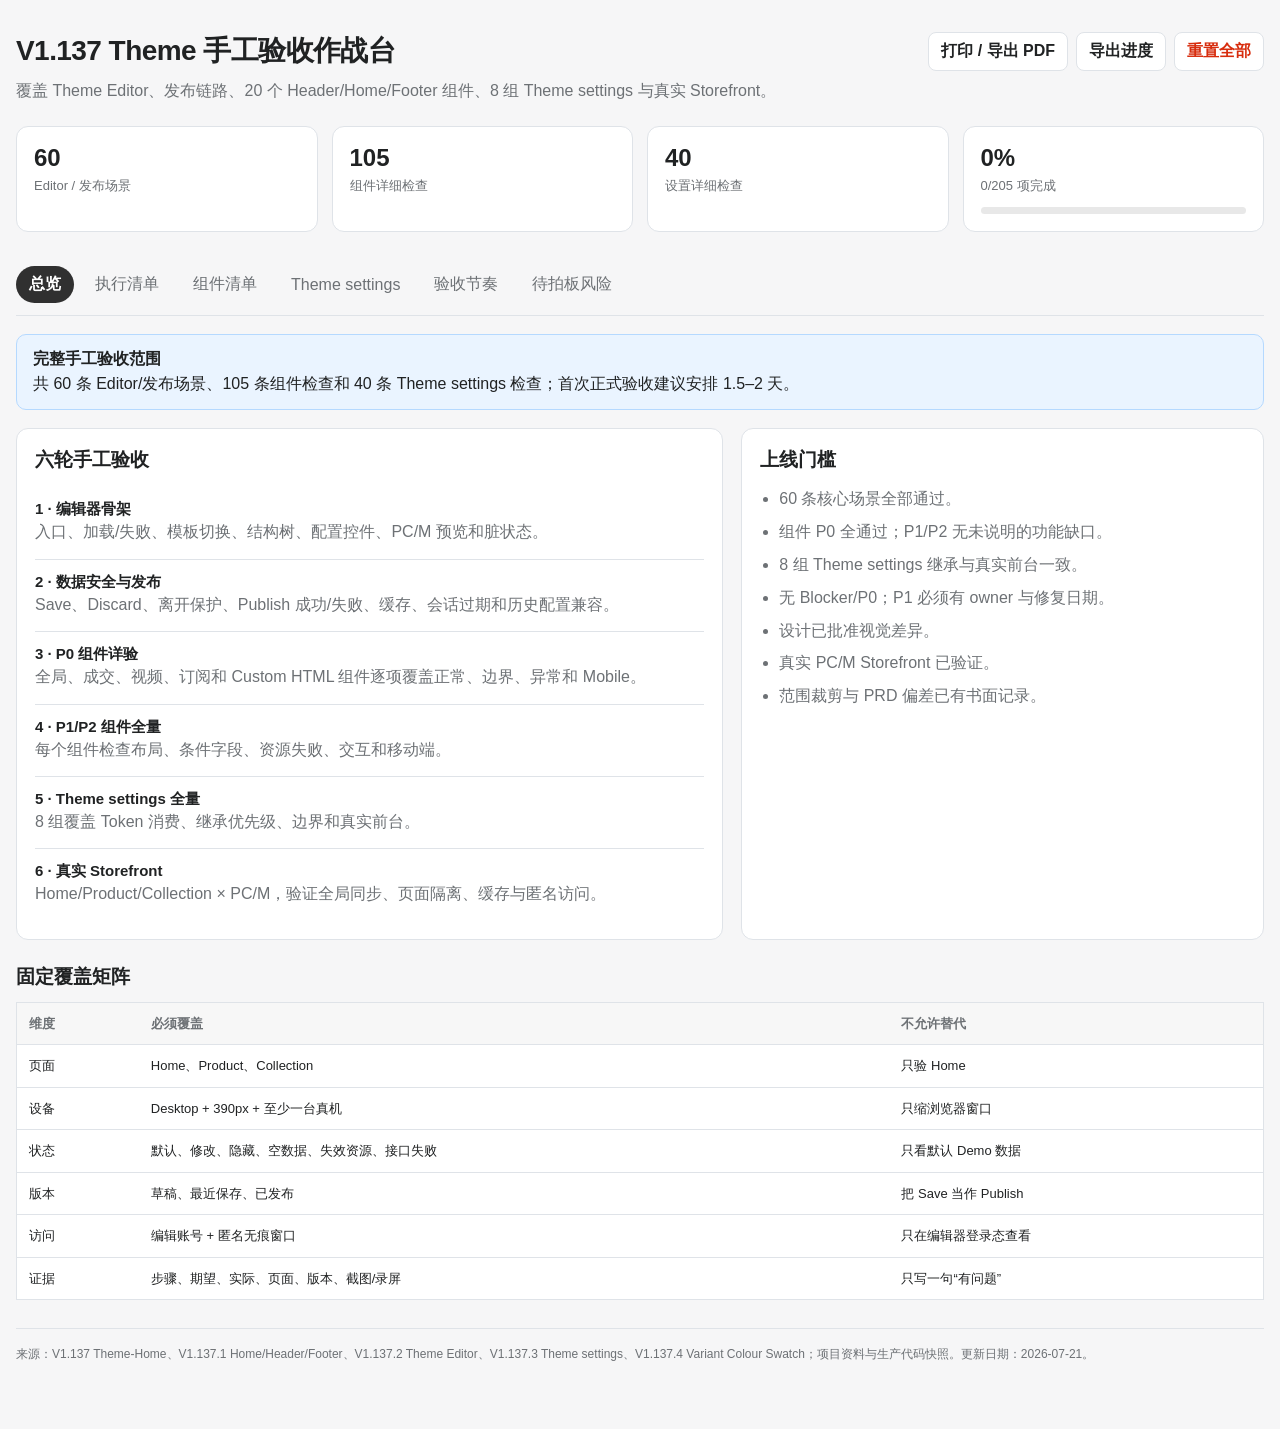
==== theme-acceptance-runbook.html @ 0dfb4565 "feat(checkout): refine post-purchase offer controls Add shared Upsell/Downsell enablement, variant-l" ====
<!doctype html>
<html lang="zh-CN">
<head>
  <meta charset="utf-8">
  <meta name="viewport" content="width=device-width, initial-scale=1">
  <title>V1.137 Theme 手工验收作战台</title>
  <style>
    :root {
      color-scheme: light;
      --bg: #f6f6f7;
      --surface: #fff;
      --text: #202223;
      --muted: #6d7175;
      --border: #dfe3e8;
      --primary: #303030;
      --primary-soft: #f1f1f1;
      --blue: #005bd3;
      --blue-soft: #eaf4ff;
      --green: #008060;
      --green-soft: #e3f5ee;
      --orange: #b98900;
      --orange-soft: #fff5d9;
      --red: #d72c0d;
      --red-soft: #fff0ee;
      font-family: Inter, -apple-system, BlinkMacSystemFont, "Segoe UI", "PingFang SC", sans-serif;
    }
    * { box-sizing: border-box; }
    body { margin: 0; background: var(--bg); color: var(--text); }
    button { font: inherit; }
    .shell { width: min(1460px, calc(100% - 32px)); margin: 0 auto; padding: 32px 0 64px; }
    .top { display: flex; align-items: flex-start; gap: 20px; }
    .top-copy { flex: 1; }
    h1 { margin: 0 0 8px; font-size: 28px; letter-spacing: -.02em; }
    h2 { margin: 0 0 14px; font-size: 19px; }
    h3 { margin: 0; font-size: 15px; }
    p { margin: 0; line-height: 1.65; }
    .muted { color: var(--muted); }
    .actions { display: flex; gap: 8px; flex-wrap: wrap; }
    .button {
      border: 1px solid var(--border); background: var(--surface); color: var(--text);
      border-radius: 8px; padding: 8px 12px; cursor: pointer; font-weight: 600;
    }
    .button:hover { background: var(--primary-soft); }
    .button.danger { color: var(--red); }
    .stats { display: grid; grid-template-columns: repeat(4, 1fr); gap: 14px; margin: 22px 0; }
    .stat { background: var(--surface); border: 1px solid var(--border); border-radius: 12px; padding: 17px; }
    .stat strong { display: block; font-size: 24px; margin-bottom: 4px; }
    .stat span { color: var(--muted); font-size: 13px; }
    .progress { height: 7px; background: #e8e8e8; border-radius: 99px; overflow: hidden; margin-top: 12px; }
    .progress > i { display: block; height: 100%; width: 0; background: var(--green); transition: width .2s; }
    .tabs {
      position: sticky; top: 0; z-index: 20; display: flex; gap: 8px; flex-wrap: wrap;
      padding: 12px 0; margin-bottom: 18px; background: color-mix(in srgb, var(--bg) 92%, transparent);
      backdrop-filter: blur(10px); border-bottom: 1px solid var(--border);
    }
    .tab { border: 0; background: transparent; border-radius: 999px; padding: 8px 13px; cursor: pointer; color: var(--muted); }
    .tab.active { background: var(--primary); color: white; font-weight: 650; }
    .panel { display: none; }
    .panel.active { display: block; }
    .grid-2 { display: grid; grid-template-columns: 1.15fr .85fr; gap: 18px; }
    .card { background: var(--surface); border: 1px solid var(--border); border-radius: 12px; padding: 18px; }
    .stack { display: grid; gap: 12px; }
    .callout { border-radius: 10px; padding: 14px 16px; margin-bottom: 18px; background: var(--blue-soft); border: 1px solid #b5d9ff; }
    .callout.warning { background: var(--orange-soft); border-color: #ead58c; }
    .callout.danger { background: var(--red-soft); border-color: #ffc2b8; }
    .callout strong { display: block; margin-bottom: 4px; }
    .round { padding: 13px 0; border-bottom: 1px solid var(--border); }
    .round:last-child { border-bottom: 0; }
    table { width: 100%; border-collapse: collapse; background: var(--surface); border: 1px solid var(--border); }
    th, td { text-align: left; padding: 11px 12px; border-bottom: 1px solid var(--border); vertical-align: top; font-size: 13px; line-height: 1.5; }
    th { background: #f7f7f7; color: var(--muted); font-weight: 650; position: sticky; top: 55px; z-index: 5; }
    tr:last-child td { border-bottom: 0; }
    .section-head { display: flex; align-items: center; gap: 12px; margin: 24px 0 12px; }
    .section-head h2 { margin: 0; }
    .section-head .spacer { flex: 1; }
    .count { color: var(--muted); font-size: 13px; white-space: nowrap; }
    .filters { display: flex; gap: 7px; flex-wrap: wrap; }
    .filter { border: 1px solid var(--border); background: var(--surface); padding: 6px 10px; border-radius: 999px; cursor: pointer; }
    .filter.active { background: var(--primary); color: #fff; border-color: var(--primary); }
    .risk { display: inline-flex; min-width: 34px; justify-content: center; border-radius: 99px; padding: 3px 7px; font-size: 11px; font-weight: 700; }
    .risk.P0 { color: #8b2500; background: var(--orange-soft); }
    .risk.P1 { color: #004c99; background: var(--blue-soft); }
    .risk.P2 { color: var(--muted); background: var(--primary-soft); }
    details { background: var(--surface); border: 1px solid var(--border); border-radius: 10px; margin-bottom: 9px; overflow: hidden; }
    summary { padding: 13px 15px; cursor: pointer; font-weight: 650; display: flex; align-items: center; gap: 8px; }
    summary::marker { color: var(--muted); }
    .summary-meta { margin-left: auto; color: var(--muted); font-size: 12px; font-weight: 400; }
    .check-row {
      display: grid; grid-template-columns: 24px minmax(170px, .42fr) minmax(280px, 1fr);
      gap: 10px; align-items: start; padding: 11px 15px; border-top: 1px solid var(--border);
    }
    .check-row.simple { grid-template-columns: 24px minmax(0, 1fr); }
    .check-row.done .check-title, .check-row.done .check-copy { text-decoration: line-through; color: #8c9196; }
    .checkbox { width: 18px; height: 18px; margin-top: 1px; accent-color: var(--green); cursor: pointer; }
    .check-title { font-weight: 650; }
    .check-copy { color: var(--muted); font-size: 13px; line-height: 1.55; }
    .list { margin: 0; padding-left: 19px; display: grid; gap: 8px; color: var(--muted); line-height: 1.55; }
    .decision { padding: 15px; }
    .decision p + p { margin-top: 8px; }
    .footer-note { margin-top: 28px; padding-top: 16px; border-top: 1px solid var(--border); font-size: 12px; color: var(--muted); }
    @media (max-width: 900px) {
      .shell { width: min(100% - 20px, 1460px); padding-top: 20px; }
      .top, .grid-2 { display: grid; grid-template-columns: 1fr; }
      .stats { grid-template-columns: repeat(2, 1fr); }
      .check-row { grid-template-columns: 24px minmax(0, 1fr); }
      .check-copy { grid-column: 2; }
      .table-wrap { overflow-x: auto; }
      table { min-width: 720px; }
    }
    @media print {
      .actions, .tabs, .filters, .button { display: none !important; }
      .panel { display: block !important; page-break-before: always; }
      .panel:first-of-type { page-break-before: auto; }
      details > * { display: block !important; }
      details { break-inside: avoid; }
      body { background: #fff; }
      .shell { width: 100%; padding: 0; }
    }
  </style>
</head>
<body>
  <main class="shell">
    <header class="top">
      <div class="top-copy">
        <h1>V1.137 Theme 手工验收作战台</h1>
        <p class="muted">覆盖 Theme Editor、发布链路、20 个 Header/Home/Footer 组件、8 组 Theme settings 与真实 Storefront。</p>
      </div>
      <div class="actions">
        <button class="button" id="printBtn">打印 / 导出 PDF</button>
        <button class="button" id="exportBtn">导出进度</button>
        <button class="button danger" id="resetBtn">重置全部</button>
      </div>
    </header>

    <section class="stats">
      <div class="stat"><strong id="coreTotal">60</strong><span>Editor / 发布场景</span></div>
      <div class="stat"><strong id="componentTotal">105</strong><span>组件详细检查</span></div>
      <div class="stat"><strong id="settingTotal">40</strong><span>设置详细检查</span></div>
      <div class="stat"><strong id="allProgress">0%</strong><span id="allProgressCopy">总体完成进度</span><div class="progress"><i id="progressBar"></i></div></div>
    </section>

    <nav class="tabs" aria-label="验收内容">
      <button class="tab active" data-tab="overview">总览</button>
      <button class="tab" data-tab="core">执行清单</button>
      <button class="tab" data-tab="components">组件清单</button>
      <button class="tab" data-tab="settings">Theme settings</button>
      <button class="tab" data-tab="schedule">验收节奏</button>
      <button class="tab" data-tab="decisions">待拍板风险</button>
    </nav>

    <section class="panel active" id="overview">
      <div class="callout">
        <strong>完整手工验收范围</strong>
        共 60 条 Editor/发布场景、105 条组件检查和 40 条 Theme settings 检查；首次正式验收建议安排 1.5–2 天。
      </div>
      <div class="grid-2">
        <div class="card">
          <h2>六轮手工验收</h2>
          <div class="round"><h3>1 · 编辑器骨架</h3><p class="muted">入口、加载/失败、模板切换、结构树、配置控件、PC/M 预览和脏状态。</p></div>
          <div class="round"><h3>2 · 数据安全与发布</h3><p class="muted">Save、Discard、离开保护、Publish 成功/失败、缓存、会话过期和历史配置兼容。</p></div>
          <div class="round"><h3>3 · P0 组件详验</h3><p class="muted">全局、成交、视频、订阅和 Custom HTML 组件逐项覆盖正常、边界、异常和 Mobile。</p></div>
          <div class="round"><h3>4 · P1/P2 组件全量</h3><p class="muted">每个组件检查布局、条件字段、资源失败、交互和移动端。</p></div>
          <div class="round"><h3>5 · Theme settings 全量</h3><p class="muted">8 组覆盖 Token 消费、继承优先级、边界和真实前台。</p></div>
          <div class="round"><h3>6 · 真实 Storefront</h3><p class="muted">Home/Product/Collection × PC/M，验证全局同步、页面隔离、缓存与匿名访问。</p></div>
        </div>
        <div class="card">
          <h2>上线门槛</h2>
          <ul class="list">
            <li>60 条核心场景全部通过。</li>
            <li>组件 P0 全通过；P1/P2 无未说明的功能缺口。</li>
            <li>8 组 Theme settings 继承与真实前台一致。</li>
            <li>无 Blocker/P0；P1 必须有 owner 与修复日期。</li>
            <li>设计已批准视觉差异。</li>
            <li>真实 PC/M Storefront 已验证。</li>
            <li>范围裁剪与 PRD 偏差已有书面记录。</li>
          </ul>
        </div>
      </div>
      <div class="section-head"><h2>固定覆盖矩阵</h2></div>
      <div class="table-wrap">
        <table>
          <thead><tr><th>维度</th><th>必须覆盖</th><th>不允许替代</th></tr></thead>
          <tbody>
            <tr><td>页面</td><td>Home、Product、Collection</td><td>只验 Home</td></tr>
            <tr><td>设备</td><td>Desktop + 390px + 至少一台真机</td><td>只缩浏览器窗口</td></tr>
            <tr><td>状态</td><td>默认、修改、隐藏、空数据、失效资源、接口失败</td><td>只看默认 Demo 数据</td></tr>
            <tr><td>版本</td><td>草稿、最近保存、已发布</td><td>把 Save 当作 Publish</td></tr>
            <tr><td>访问</td><td>编辑账号 + 匿名无痕窗口</td><td>只在编辑器登录态查看</td></tr>
            <tr><td>证据</td><td>步骤、期望、实际、页面、版本、截图/录屏</td><td>只写一句“有问题”</td></tr>
          </tbody>
        </table>
      </div>
    </section>

    <section class="panel" id="core">
      <div class="callout warning">
        <strong>没有证据包，不开始产品验收</strong>
        至少要有测试结论、已知问题、验收版本、设计基线、真实 Storefront URL 和固定种子数据。
      </div>
      <div class="grid-2">
        <div class="card">
          <h2>固定种子数据</h2>
          <ul class="list">
            <li>商品：单规格、多变体、售罄、缺图、无评分各 1 个。</li>
            <li>Collection：正常、空集合；Blog：正常、无封面。</li>
            <li>Menu：3 级、空菜单、被删除引用。</li>
            <li>媒体：有效、404、慢加载；Newsletter：新邮箱、已订阅邮箱。</li>
            <li>文案：空值、1 字、超长、Emoji、中英文混排。</li>
            <li>链接：站内、站外、空值、非法 URL；颜色：HEX、Transparent、清空。</li>
          </ul>
        </div>
        <div class="card">
          <h2>开始前资料</h2>
          <ul class="list">
            <li>Build/commit/API/数据库版本与验收环境 URL。</li>
            <li>研发/测试已通过、未通过和已知问题。</li>
            <li>最终 UI 设计稿与本期不做项。</li>
            <li>真实 Storefront URL 和缓存刷新方式。</li>
            <li>已发布基线 + 独立验收草稿，禁止直接改生产店。</li>
          </ul>
        </div>
      </div>
      <div class="section-head"><h2>核心验收场景</h2><span class="spacer"></span><span class="count" id="coreCount">0/60 完成</span><button class="button" data-reset="core">重置本页</button></div>
      <div id="coreList"></div>
    </section>

    <section class="panel" id="components">
      <div class="callout">
        <strong>20 个组件全量验收</strong>
        P0 覆盖全部正常与异常场景；P1/P2 至少覆盖布局、条件字段、资源失败和 Mobile。
      </div>
      <div class="section-head">
        <h2>逐组件详细检查</h2><span class="spacer"></span>
        <div class="filters" id="riskFilters">
          <button class="filter active" data-risk="All">All</button>
          <button class="filter" data-risk="P0">P0</button>
          <button class="filter" data-risk="P1">P1</button>
          <button class="filter" data-risk="P2">P2</button>
        </div>
        <span class="count" id="componentCount">0/105 完成</span>
        <button class="button" data-reset="component">重置本页</button>
      </div>
      <div class="table-wrap">
        <table>
          <thead><tr><th>组件</th><th>族</th><th>风险</th><th>手工验收重点</th><th>保留证据</th></tr></thead>
          <tbody id="componentSummary"></tbody>
        </table>
      </div>
      <div class="section-head"><h2>详细用例</h2></div>
      <div id="componentList"></div>
    </section>

    <section class="panel" id="settings">
      <div class="callout">
        <strong>8 组完整验收</strong>
        每组验证字段生效、边界值、Section/Block 覆盖、清除覆盖后的继承，以及发布到真实 Storefront 的结果。
      </div>
      <div class="section-head"><h2>逐组详细检查</h2><span class="spacer"></span><span class="count" id="settingCount">0/40 完成</span><button class="button" data-reset="setting">重置本页</button></div>
      <div id="settingList"></div>
      <div class="callout warning">
        <strong>继承优先级必须单独留证</strong>
        至少选 Product cards、Buttons、Colors 各做一次“Theme 设置 → Section 覆盖 → 清除覆盖”的完整往返；false、0、Transparent 不能错误回退成 Theme 默认值。
      </div>
    </section>

    <section class="panel" id="schedule">
      <div class="callout">
        <strong>首次正式验收按 1.5–2 天安排</strong>
        若因版本回归只能压缩，仍要保留 Editor 数据安全、P0 组件、Theme settings 继承和真实 Storefront。
      </div>
      <h2>标准版 · 约 1.5 天</h2>
      <div class="table-wrap">
        <table>
          <thead><tr><th>阶段</th><th>时间</th><th>范围</th><th>完成标准</th></tr></thead>
          <tbody>
            <tr><td>0. 预检</td><td>30 min</td><td>Build、权限、范围、种子数据和已知问题</td><td>阻塞项清零</td></tr>
            <tr><td>1. Editor 基础</td><td>2 h</td><td>入口、加载、模板、结构树、配置控件、预览</td><td>前 40 条清单</td></tr>
            <tr><td>2. 数据安全</td><td>1.5 h</td><td>Save、Discard、离开保护、Publish、缓存、兼容</td><td>剩余核心清单</td></tr>
            <tr><td>3. P0 组件</td><td>3 h</td><td>8 个高风险组件全部详细项</td><td>正常 + 异常 + Mobile</td></tr>
            <tr><td>4. P1/P2 组件</td><td>2 h</td><td>其余 12 个组件全部详细项</td><td>资源和边界不跳过</td></tr>
            <tr><td>5. Theme settings</td><td>1.5 h</td><td>8 组字段族、继承与覆盖</td><td>40 条完成</td></tr>
            <tr><td>6. 真实前台</td><td>1 h</td><td>Home/Product/Collection × PC/M</td><td>匿名访问一致</td></tr>
            <tr><td>7. 结论</td><td>30 min</td><td>缺陷分级、证据、owner、范围偏差</td><td>可作上线决策</td></tr>
          </tbody>
        </table>
      </div>
      <div class="section-head"><h2>完整两天版</h2></div>
      <div class="grid-2">
        <div class="card stack">
          <h3>Day 1 · Editor 与 P0</h3>
          <p>09:30–10:00：版本、范围、权限、种子数据。</p>
          <p>10:00–12:00：Editor 入口、模板、结构、配置控件、PC/M 预览。</p>
          <p>13:30–15:00：Save、Discard、离开保护、Publish、缓存和异常恢复。</p>
          <p>15:00–17:30：Header、Footer、Slideshow、Featured collection、Featured Product。</p>
        </div>
        <div class="card stack">
          <h3>Day 2 · 其余组件、设置与前台</h3>
          <p>09:30–10:30：Video feed、Newsletter、Custom HTML。</p>
          <p>10:30–12:00：P1 组件详细清单。</p>
          <p>13:30–14:30：P2 组件与问题复测。</p>
          <p>14:30–16:00：Theme settings 8 组与继承优先级。</p>
          <p>16:00–17:00：真实 Storefront 三页面 × PC/M。</p>
          <p>17:00–17:45：缺陷分级、证据和结论。</p>
        </div>
      </div>
      <div class="callout warning" style="margin-top:18px">
        <strong>每个组件统一执行九步</strong>
        添加 → 修改核心字段 → 触发条件字段 → 验布局边界 → 验失效资源 → 切 Mobile → Save 刷新 → 隐藏恢复 → Publish 后到真实前台核对。
      </div>
    </section>

    <section class="panel" id="decisions">
      <div class="callout danger"><strong>这些不是测试细节，是验收前必须拍板的范围问题</strong>若不先定，测试通过与产品通过会使用不同口径。</div>
      <div id="decisionList"></div>
      <div class="section-head"><h2>缺陷严重级别</h2></div>
      <div class="table-wrap">
        <table>
          <thead><tr><th>级别</th><th>Theme 场景</th><th>上线策略</th></tr></thead>
          <tbody>
            <tr><td><span class="risk P0">Blocker</span></td><td>数据丢失、草稿污染线上、发布覆盖错误主题、XSS、编辑器/前台核心配置完全不一致</td><td>必须修复</td></tr>
            <tr><td><span class="risk P0">P0</span></td><td>Save/Discard/Publish 失败、Header/Footer 不全站、核心组件不可用、移动核心页溢出</td><td>必须修复</td></tr>
            <tr><td><span class="risk P1">P1</span></td><td>单个布局/边界/资源回退错误，有绕行路径</td><td>明确 owner 与日期后决策</td></tr>
            <tr><td><span class="risk P2">P2</span></td><td>轻微间距、非核心文案、低频视觉差异</td><td>可带病上线并进入清单</td></tr>
          </tbody>
        </table>
      </div>
    </section>

    <p class="footer-note">来源：V1.137 Theme-Home、V1.137.1 Home/Header/Footer、V1.137.2 Theme Editor、V1.137.3 Theme settings、V1.137.4 Variant Colour Swatch；项目资料与生产代码快照。更新日期：2026-07-21。</p>
  </main>

  <script>
    const coreScenarios = [
      ["scope","范围冻结","确认 20 个组件、8 组 Theme settings、Editor 能力和本期明确不做项。"],
      ["gate-build","冻结验收 Build","记录 Admin、Theme 微应用、Storefront、后端版本与环境。"],
      ["account","验收账号与权限","账号可进入编辑器、保存和发布；权限不足时有明确提示。"],
      ["seed","种子数据就绪","商品、集合、菜单、博客、媒体、订阅邮箱的正常与异常数据齐全。"],
      ["entry","编辑器入口","从 Theme 列表进入正确主题，主题名称、预览图和更新时间正确。"],
      ["loading","初始化 Loading","加载期间不可误操作；完成后结构树、配置和预览同时就绪。"],
      ["load-fail","初始化失败与重试","接口或微应用失败时有错误态；重试后可恢复。"],
      ["handle-contract","Theme handle 主键","请求使用 theme.handle 生成 page/global handle，禁止用展示标题代替。"],
      ["page-types","基础模板齐全","Home、Product、Collection 均可进入并加载各自主体。"],
      ["switch-clean","无修改切换模板","直接切换成功，页面主体变化，Header/Footer 保持一致。"],
      ["switch-cancel","有修改切换 · Cancel","弹窗出现；Cancel 后停留原模板且修改保留。"],
      ["switch-discard","有修改切换 · Discard","放弃后切换；返回原模板时未保存修改不存在。"],
      ["switch-save","有修改切换 · Save","保存完成后再切换；返回原模板时保存结果存在。"],
      ["groups","三组结构","Header Group、Template、Footer Group 层级与固定位置正确。"],
      ["section-add","添加 Section","组件选择器分类、搜索、关闭和添加位置正确。"],
      ["section-allowed","Section 可添加范围","只能添加当前模板允许的组件；达到上限后禁止新增。"],
      ["section-sort","Section 排序","拖拽后树与预览同步；Save 刷新后顺序保留。"],
      ["section-hide","Section 隐藏与恢复","隐藏不丢配置；编辑器有标识，真实前台不占空间。"],
      ["section-delete","Section 删除","Cancel 不删除；Confirm 后树、面板和预览同步移除。"],
      ["block-add","添加 Block","仅展示当前 Section 支持的 Block，添加后默认值正确。"],
      ["block-limit","Block 数量上限","达到上限后按钮禁用并说明原因。"],
      ["block-sort","Block 排序","拖拽后预览同步，Save 刷新后顺序保留。"],
      ["block-hide","Block 隐藏与恢复","单 Block 隐藏不影响同级；恢复后配置不丢。"],
      ["block-delete","Block 删除","确认流程正确；删除当前 Block 后面板回到父级或空态。"],
      ["select-section","选中 Section 联动","左侧或预览点击 Section 后，右侧展示正确 Section settings。"],
      ["select-block","选中 Block 联动","左侧或预览点击 Block 后，右侧展示正确 Block settings。"],
      ["empty-panel","配置面板空态","未选择、无 Section settings、无 Block settings 三种文案正确。"],
      ["text-controls","文本与富文本控件","输入、清空、加粗、列表、链接均实时预览并可保存。"],
      ["conditional-controls","Select/Toggle 条件联动","依赖字段即时显隐；切回后原值是否保留符合统一口径。"],
      ["number-controls","Range/Number 边界","最小、最大、步长、手输越界处理与单位展示正确。"],
      ["color-controls","颜色与 Transparent","取色、HEX、清空、Transparent 与 Follow theme 语义不混淆。"],
      ["resource-picker","资源选择器","Image/Video/Product/Collection/Menu/Blog 可搜索、选择、更换和清除。"],
      ["field-validation","字段校验","必填、URL、数字范围、资源失效和 Custom CSS 提示符合 PRD。"],
      ["dirty-positive","触发 Unsaved changes","改字段、增删排显隐 Section/Block、Theme settings 均变脏。"],
      ["dirty-negative","不触发 Unsaved changes","设备切换、选中、展开树、滚动预览不变脏。"],
      ["preview-desktop","Desktop 预览","内容、顺序、交互和容器宽度正确，无异常裁切。"],
      ["preview-mobile","Mobile 预览","典型手机宽度下无页面级横向溢出，CTA 可达。"],
      ["preview-hidden","隐藏内容预览","编辑器可识别隐藏项；线上预览与真实前台均不展示。"],
      ["preview-media-fail","媒体加载失败","图片显示占位；视频回退封面；页面结构不坍塌。"],
      ["preview-fail","预览加载失败","显示 Retry；重试后恢复且当前编辑数据不丢。"],
      ["save-state","Save 按钮状态","无修改禁用；有修改可用；保存中 Loading 并防重复点击。"],
      ["save-success","Save 成功与刷新","状态变 Saved；刷新、退出重进后草稿保持一致。"],
      ["save-fail","Save 失败","当前修改不丢、错误明确、按钮恢复并可重试。"],
      ["discard","Discard 完整回退","确认弹窗；恢复最近保存状态；树、面板、预览同步。"],
      ["leave","返回/关闭页面保护","Save、Discard、Cancel 三条分支正确；浏览器关闭有保护。"],
      ["publish-unsaved","未保存时 Publish","提示先保存或 Save and publish；Cancel 不改变线上。"],
      ["publish-validation","发布前校验","必填、Schema、Section/Block type 和资源引用异常会阻止发布。"],
      ["publish-success","Publish 成功","防重复提交；状态更新；真实 Storefront 使用新版本。"],
      ["publish-fail","Publish 失败保护","草稿保留，线上旧版本不变，错误明确并可重试。"],
      ["global","Header/Footer 全站","Home 修改后，Product/Collection 同步；隐藏状态也同步。"],
      ["page-isolation","页面主体隔离","Home 主体修改不会串到 Product/Collection，反向同理。"],
      ["inheritance","Theme settings 继承","Block > Section > Theme > 系统默认；false、0、Transparent 可显式覆盖。"],
      ["resource-invalid","资源删除/下架/无权限","编辑器标记失效；前台隐藏或降级；无死链和错误商品。"],
      ["mobile-real","真实移动端","390px 与一台真机检查 Header、轮播、表单、Footer 和触摸交互。"],
      ["parity","编辑器与 Storefront 一致","文案、顺序、资源、样式和显隐在两端一致。"],
      ["storefront-target","真实前台渲染目标","在实际承载新 Theme renderer 的部署验收，不以旧 shop-pc 代替。"],
      ["cache","发布缓存与匿名访问","无痕窗口、硬刷新后读取新版本，不依赖编辑账号缓存。"],
      ["legacy","历史配置兼容","旧 JSON、缺字段、Unknown Section/Block 不导致页面崩溃。"],
      ["network-session","断网与登录过期","保留未保存编辑内容；重新登录或恢复网络后可继续。"],
      ["reopen","最终重进核对","登出/重登、刷新、重新进入编辑器后状态与真实前台一致。"]
    ];

    const components = [
      ["Announcement bar","Global","P0","1/多消息切换、轮播条件、全站一致","PC/M 截图；单条与多条各一次"],
      ["Header","Global","P0","菜单、搜索、移动抽屉、账号/购物车、全站一致","PC/M 录屏；三级菜单往返一次"],
      ["Slideshow","Hero","P0","新增/排序 Slide、轮播、移动图回退、CTA","单张/多张截图；CTA 实际落地页"],
      ["Image link blocks","Resource","P1","Collection 回填、点击去向、移动横滑","有效资源与空资源各一次"],
      ["Featured collection","Commerce","P0","Collection/手选、Tab、折扣/库存/快速加购","PC/M 截图；商品详情或加购结果"],
      ["Featured Product","Commerce","P0","多变体联动图片/价格/库存、加购与详情","可售与售罄变体各一次"],
      ["Media With Text","Content","P1","多 Block 顺序、视频优先、移动堆叠","PC/M 各一张；长文案不溢出"],
      ["Text With Icon","Content","P2","内置与自定义图标、布局和移动堆叠","默认态 + Mobile 截图"],
      ["Testimonial","Social proof","P1","溢出轮播、关联商品跳转、失效商品隐藏","轮播录屏；商品落地页"],
      ["UGC Gallery","Social proof","P1","四种点击模式、布局与资源回退","两种点击结果各一次"],
      ["Video feed","Media","P0","仅一条播放、静音自动播、离屏暂停、失败回封面","PC/M 各一段短录屏"],
      ["Before/after image","Media","P1","拖拽 0/50/100、移动图回退","PC 鼠标 + Mobile 触摸各一次"],
      ["As Seen In","Social proof","P2","Marquee、Hover 暂停和失效 Logo","一段 5 秒录屏"],
      ["FAQ","Engagement","P1","展开/收起、布局切换、CTA 去向","PC/M 展开态各一张"],
      ["Blog posts","Resource","P1","文章/全量链接、摘要与封面回退","正常文章 + 缺封面文章"],
      ["Newsletter","Conversion","P0","空/非法/成功/重复/失败，确认写入 Customer","五种提示与 Customer 记录"],
      ["Feature cards","Content","P2","布局、图标、整卡跳转和 Mobile","默认态 + Mobile 截图"],
      ["Media grid","Media","P1","图片/视频、Caption、布局与链接","图片与视频卡各一次"],
      ["Custom HTML","Extension","P0","合法 HTML、生效范围隔离；脚本/全局样式不得污染","正常 HTML + 污染尝试结果"],
      ["Footer","Global","P0","Menu、订阅、支付图标、移动 Accordion、全站一致","PC/M 截图；跨三类页面"]
    ];

    const componentCases = {
      "Announcement bar":["0、1、5 条 Message 下的空态、箭头和轮播表现","Arrows / Auto-scrolling 与 Auto rotate 字段显隐正确","4s、20s 边界生效；单条消息不发生无意义切换","长文案、链接为空、背景/文字色在 PC/M 正常","Sticky 开启后与 Header 叠放顺序正确"],
      "Header":["Basic / Search variant 切换后的布局与字段联动","Logo 图片、文字兜底、PC/M 宽度与首页跳转","Menu 绑定、Dropdown/Mega、3 级移动抽屉与返回","搜索 Overlay/In drawer/Bar、ESC/遮罩关闭与回车跳转","账号、购物车、语言/币种、Sticky、边框和颜色开关","菜单删除、空菜单、推荐商品不足等异常降级"],
      "Slideshow":["0、1、5 个 Slide 的空态、控制器和上限","PC/M 图片、内容位置、标题尺寸、遮罩与 CTA","Button text 为空时整图点击；Link 为空时不误跳","自动轮播 4s/20s、单 Slide 不轮播、手动切换","移动图片缺失、图片失败、背景色回退"],
      "Image link blocks":["Collection 自动标题/图片/链接与手工覆盖优先级","Image cards/Circle/Carousel 三种布局","PC 2–6 列；Mobile 1/2 列与 Horizontal scroll","无图片、空 Collection、资源删除后的降级","Hover、Overlay、圆角、整卡链接与长标题"],
      "Featured collection":["Collection 与手选商品两种数据源切换","0、1、多 Tab；Tab 命名、默认选中与切换不刷新","Grid/Carousel、PC/M 列数、Limit 与 View all 优先级","折扣、评分、Swatch、划线价、Quick add 开关","单规格加购、多规格 Choose options、售罄状态","空 Collection、下架商品、缺图/评分/Swatch 降级"],
      "Featured Product":["未选、有效、下架 Product 的空态与前台显隐","图片/视频、缩放、标题、价格、评分、描述 Block 排序","多变体切换联动图片、价格、库存和按钮","数量边界、可售/售罄/未选规格的按钮状态","Add to cart、PayPal 条件、View details 与分享链接","描述来源、折叠行、缺图/价格/评分异常"],
      "Media With Text":["0、1、多 Media Block 的空态、顺序与交替布局","图片/视频同时配置时视频优先、图片作封面","媒体宽度、左右位置、内容位置和间距","富文本、按钮样式、链接与新标签页","Mobile 堆叠、长文案、媒体失败和全部隐藏"],
      "Text With Icon":["0、默认 4、上限 8 个 Block","内置/None/Custom 图标与自定义图缺失","Icon top/left、PC/M 列数、Stack on mobile","图标尺寸、背景形状、颜色和文字对齐","长文案、全部隐藏与资源失败不溢出"],
      "Testimonial":["0、1、超过一屏评论的空态与轮播箭头","1–5 含半星评分、头像圆角、Verified Buyer","Review image、关联商品、商品价格开关","长正文截断/换行和卡片等高","Mobile 露出下一卡；失效商品不影响评价正文"],
      "UGC Gallery":["Masonry/Grid/Carousel 与 PC/M 列数","Section clickBehavior 与 Block linkMode 优先级","Product/Custom link/Image preview/None 四种行为","Caption、Social handle、Hover overlay 显隐","图片比例、移动宽度、缺图/失效商品/空链接"],
      "Video feed":["Upload/External URL/Embed code 三种来源字段联动","Carousel/Grid 与 Simple/Social/Product card","Hover/Click/Visible 播放；同一时间仅一个视频","自动播放静音、Loop、离屏暂停和移动端限制","封面、平台/作者、关联商品与进度条","无效 URL、视频失败、慢网络时封面优先"],
      "Before/after image":["Before/After 成对必填及缺任一图片空态","0%、50%、100% 初始位置与拖拽边界","PC 鼠标、Mobile 触摸拖动且不劫持纵向滚动","PC/M 图片回退、尺寸不一致提示与统一裁切","标签位置、颜色、背景和图片失败降级"],
      "As Seen In":["0、少量、20 个 Logo 的空态与上限","Inline/Marquee、速度、循环和 Hover 暂停","PC/M 每行数量、高度和间距","单 Logo 高度覆盖与链接","隐藏/失效 Logo 自动退出布局"],
      "FAQ":["0、1、20 个 Item；Question/Answer 必填提示","FAQ and text / FAQ and media 布局切换","客服头像、工作时间、回复时间和 CTA","展开/收起、长答案、富文本链接与列表","媒体失败、空链接、Mobile 单列与滚动位置"],
      "Blog posts":["未选 Blog、有效文章、无可见文章的空态","封面、日期、作者、分类、摘要开关","Grid/Carousel 与 PC/M 列数","文章详情、View all 链接和空链接","无封面/摘要回退、删除/未发布文章重排"],
      "Newsletter":["Stacked/Inline/Image side 与移动端塌缩","空邮箱、非法邮箱、成功、重复、接口失败五种反馈","成功后 Customer/订阅记录真实写入","失败后输入保留并允许重试，防重复提交","隐私文案/链接、按钮兜底和图片失败"],
      "Feature cards":["0、1、18 张卡片的空态与上限","Grid/Carousel；Mobile Carousel/单列/双列","内置/Custom/None 图标与字段联动","整卡链接、新标签页、无链接无虚假 Hover","等高、长文案、单卡无箭头与全部隐藏"],
      "Media grid":["0、1、18 个 Media item 的空态与上限","Image/Video 切换、封面和移动图片回退","PC 列数、Mobile 单/双列/横滑与 Gap","Caption 四种位置、比例、Fit、圆角和颜色","资源失败、空标题/链接、全部隐藏"],
      "Custom HTML":["合法标题、段落、图片、链接与简单布局","空 HTML 与轻微格式错误的编辑器/前台行为","Full width、移除水平/垂直间距","script、事件属性、iframe 等危险内容处理","全局 CSS 与超宽内容不得污染其他 Section 或产生页面横滚"],
      "Footer":["无 Block、Multi column、Simple horizontal","Links/Menu、Text、Contact、Logo、Newsletter Block","Payment icons 多组、图标排序/删除/链接/Alt","Policy、Copyright、Powered by、社媒、语言/币种","Mobile Stacked/Accordion、换行与展开收起","空/删除 Menu、未配置社媒/语言、订阅异常与全站一致"]
    };

    const settingCases = {
      "Colors":["Primary/Secondary、页面背景、正文、标题、链接和边框色逐类生效","Sale/Error/Success 状态色在商品卡和提示中生效","颜色清空、非法 HEX、Transparent 的处理明确","Section 自定义颜色覆盖 Theme，清除覆盖后恢复继承","Header/Footer 与普通 Section 对同一 Token 的消费一致"],
      "Typography":["Heading/Body font 分别作用于标题与正文","Base font size 最小/最大时页面仍可读、无溢出","Heading scale 对不同层级标题按比例生效","字重、行高、字间距边界值正确","字体加载失败有系统字体回退，无明显布局抖动"],
      "Buttons":["Primary/Secondary 的背景、文字和边框分别生效","Border width、Radius、Height、Padding 边界值正确","None/Uppercase/Lowercase 文案转换正确","Section 按钮覆盖 Theme；清除后恢复继承","Hover/Focus/Disabled 状态仍清晰可识别"],
      "Layout":["Page width 最小/最大影响内容容器，不影响通栏背景","Section spacing Desktop/Mobile 分别生效","Grid gap Desktop/Mobile 分别生效","图片/卡片圆角由默认继承并可被 Section 覆盖","PC/M 水平 Padding 边界下无横向溢出"],
      "Product cards":["Portrait/Square/Landscape 比例与 Cover/Contain","标题大小和左/中对齐","Vendor、Rating、Sale badge、Swatch、Quick add 默认开关","Theme ON→Section OFF，以及 Theme OFF→Section ON","折扣、无评分、无 Swatch、售罄商品状态不留空洞"],
      "Forms":["背景、输入文字、Placeholder、默认/Focus 边框颜色","Radius、Height、Horizontal padding 边界值","Header Search 与 Newsletter 均继承","Section 局部覆盖后不影响其他表单","键盘聚焦、错误、Disabled 状态清晰且 Mobile 可操作"],
      "Social media":["六个平台 URL 分别输入后在引用组件出现","空 URL 对应平台全站隐藏","合法/非法 URL 的保存提示","Footer/Header 开关关闭时不展示但配置保留","外链打开方式、图标与无障碍名称正确"],
      "Favicon":["上传合法图片后编辑器预览更新","Save/Publish 后真实浏览器标签图标更新","删除图片后使用系统默认图标","失效 URL/加载失败不显示破图","刷新、无痕窗口和不同页面使用同一 Favicon"]
    };

    const decisions = [
      ["Publish 是否仍是 P0？","Theme Editor PRD 要求 Save 草稿与 Publish 上线分离；生产快照的宿主只有 Save。","若当前 Build 仍无 Publish，除非正式变更 PRD，否则判阻塞。"],
      ["Theme 列表传的是 handle 还是 title？","生产快照把 theme.title 传给编辑器，但 API、设计文档和测试均以 theme.handle 为主键。","把 Network 主键检查放在验收第一个 5 分钟；错误时判 Blocker。"],
      ["Theme settings 到底是 3 组还是 8 组？","Editor PRD 摘要写基础三组；独立 Theme settings PRD 定义 8 组。","以独立 PRD 为准验收 8 组；裁剪需先形成范围变更。"],
      ["Mobile 是独立装修还是 PC 响应式派生？","资料与宿主代码显示当前 mobile 配置会被 PC 覆盖。","本期验响应式结果，不验独立移动配置；对外说明保持一致。"],
      ["颜色 Swatch 是否属于 Theme 验收？","Home PRD 要求商品卡展示 Swatch；Swatch PRD 又把 Storefront 消费标为路线图。","先拍板只验展示开关，还是验真实商品 color/pic 打通。"],
      ["Custom HTML 的安全边界","PRD 允许 HTML 并要求限制危险脚本和全局样式污染，但未给明确白名单。","研发/安全给出 sanitization 契约；脚本执行或跨 Section 污染按 Blocker。"],
      ["Canvas 与当前生产 Build 的关系","交付包是交互/视觉参考，生产快照也早于本次验收。","PRD 是规格、设计稿是视觉基线、当前 Build 是被验对象。"],
      ["Home 页面究竟由哪个 Storefront 渲染？","旧 shop-pc 主要消费 Global Header/Footer；新 Theme renderer 位于另一前台部署。","邀请中写清真实前台 URL、部署版本和缓存策略，不以旧前台代替。"]
    ];

    const STORAGE_KEY = "bestshopio-theme-acceptance-v1";
    let checked = JSON.parse(localStorage.getItem(STORAGE_KEY) || "{}");
    let currentRisk = "All";

    function save() {
      localStorage.setItem(STORAGE_KEY, JSON.stringify(checked));
      updateProgress();
    }

    function makeCheck(id, title, copy, simple = false) {
      const row = document.createElement("label");
      row.className = `check-row${simple ? " simple" : ""}${checked[id] ? " done" : ""}`;
      row.innerHTML = `<input class="checkbox" type="checkbox" ${checked[id] ? "checked" : ""}><span class="check-title">${title}</span>${simple ? "" : `<span class="check-copy">${copy}</span>`}`;
      const input = row.querySelector("input");
      input.addEventListener("change", () => {
        checked[id] = input.checked;
        row.classList.toggle("done", input.checked);
        save();
      });
      return row;
    }

    function renderCore() {
      const root = document.getElementById("coreList");
      root.innerHTML = "";
      coreScenarios.forEach(([id, title, copy], index) => root.appendChild(makeCheck(`core:${id}`, `${String(index + 1).padStart(2, "0")} · ${title}`, copy)));
    }

    function renderComponents() {
      const summary = document.getElementById("componentSummary");
      const list = document.getElementById("componentList");
      summary.innerHTML = "";
      list.innerHTML = "";
      components.filter(([, , risk]) => currentRisk === "All" || risk === currentRisk).forEach(([name, family, risk, acceptance, evidence]) => {
        const tr = document.createElement("tr");
        tr.innerHTML = `<td><strong>${name}</strong></td><td>${family}</td><td><span class="risk ${risk}">${risk}</span></td><td>${acceptance}</td><td>${evidence}</td>`;
        summary.appendChild(tr);
        const details = document.createElement("details");
        if (risk === "P0") details.open = true;
        const done = componentCases[name].filter((_, index) => checked[`component:${name}:${index}`]).length;
        details.innerHTML = `<summary>${name}<span class="risk ${risk}">${risk}</span><span class="summary-meta">${done}/${componentCases[name].length}</span></summary>`;
        componentCases[name].forEach((item, index) => details.appendChild(makeCheck(`component:${name}:${index}`, item, "", true)));
        list.appendChild(details);
      });
    }

    function renderSettings() {
      const root = document.getElementById("settingList");
      root.innerHTML = "";
      Object.entries(settingCases).forEach(([name, items]) => {
        const details = document.createElement("details");
        details.open = true;
        const done = items.filter((_, index) => checked[`setting:${name}:${index}`]).length;
        details.innerHTML = `<summary>${name}<span class="summary-meta">${done}/${items.length}</span></summary>`;
        items.forEach((item, index) => details.appendChild(makeCheck(`setting:${name}:${index}`, item, "", true)));
        root.appendChild(details);
      });
    }

    function renderDecisions() {
      const root = document.getElementById("decisionList");
      root.innerHTML = decisions.map(([title, evidence, action], index) => `
        <details ${index < 2 ? "open" : ""}>
          <summary>${index + 1} · ${title}</summary>
          <div class="decision"><p class="muted">${evidence}</p><p><strong>${action}</strong></p></div>
        </details>`).join("");
    }

    function countPrefix(prefix) {
      return Object.entries(checked).filter(([key, value]) => key.startsWith(prefix) && value).length;
    }

    function updateProgress() {
      const coreDone = countPrefix("core:");
      const componentDone = countPrefix("component:");
      const settingDone = countPrefix("setting:");
      const total = coreScenarios.length + Object.values(componentCases).flat().length + Object.values(settingCases).flat().length;
      const done = coreDone + componentDone + settingDone;
      const percent = total ? Math.round(done / total * 100) : 0;
      document.getElementById("coreCount").textContent = `${coreDone}/${coreScenarios.length} 完成`;
      document.getElementById("componentCount").textContent = `${componentDone}/${Object.values(componentCases).flat().length} 完成`;
      document.getElementById("settingCount").textContent = `${settingDone}/${Object.values(settingCases).flat().length} 完成`;
      document.getElementById("allProgress").textContent = `${percent}%`;
      document.getElementById("allProgressCopy").textContent = `${done}/${total} 项完成`;
      document.getElementById("progressBar").style.width = `${percent}%`;
      document.getElementById("coreTotal").textContent = coreScenarios.length;
      document.getElementById("componentTotal").textContent = Object.values(componentCases).flat().length;
      document.getElementById("settingTotal").textContent = Object.values(settingCases).flat().length;
    }

    document.querySelectorAll(".tab").forEach(button => {
      button.addEventListener("click", () => {
        document.querySelectorAll(".tab").forEach(item => item.classList.toggle("active", item === button));
        document.querySelectorAll(".panel").forEach(panel => panel.classList.toggle("active", panel.id === button.dataset.tab));
        history.replaceState(null, "", `#${button.dataset.tab}`);
        window.scrollTo({ top: 0, behavior: "smooth" });
      });
    });

    document.querySelectorAll(".filter").forEach(button => {
      button.addEventListener("click", () => {
        currentRisk = button.dataset.risk;
        document.querySelectorAll(".filter").forEach(item => item.classList.toggle("active", item === button));
        renderComponents();
      });
    });

    document.querySelectorAll("[data-reset]").forEach(button => {
      button.addEventListener("click", () => {
        if (!confirm("确认重置本页勾选进度？")) return;
        const prefix = `${button.dataset.reset}:`;
        Object.keys(checked).forEach(key => { if (key.startsWith(prefix)) delete checked[key]; });
        save();
        renderCore();
        renderComponents();
        renderSettings();
      });
    });

    document.getElementById("resetBtn").addEventListener("click", () => {
      if (!confirm("确认清空全部验收进度？此操作无法撤销。")) return;
      checked = {};
      save();
      renderCore();
      renderComponents();
      renderSettings();
    });

    document.getElementById("printBtn").addEventListener("click", () => window.print());
    document.getElementById("exportBtn").addEventListener("click", () => {
      const blob = new Blob([JSON.stringify({ exportedAt: new Date().toISOString(), checked }, null, 2)], { type: "application/json" });
      const link = document.createElement("a");
      link.href = URL.createObjectURL(blob);
      link.download = `theme-acceptance-progress-${new Date().toISOString().slice(0, 10)}.json`;
      link.click();
      URL.revokeObjectURL(link.href);
    });

    renderCore();
    renderComponents();
    renderSettings();
    renderDecisions();
    updateProgress();

    const initialTab = location.hash.slice(1);
    const initialButton = document.querySelector(`.tab[data-tab="${initialTab}"]`);
    if (initialButton) initialButton.click();
  </script>
</body>
</html>
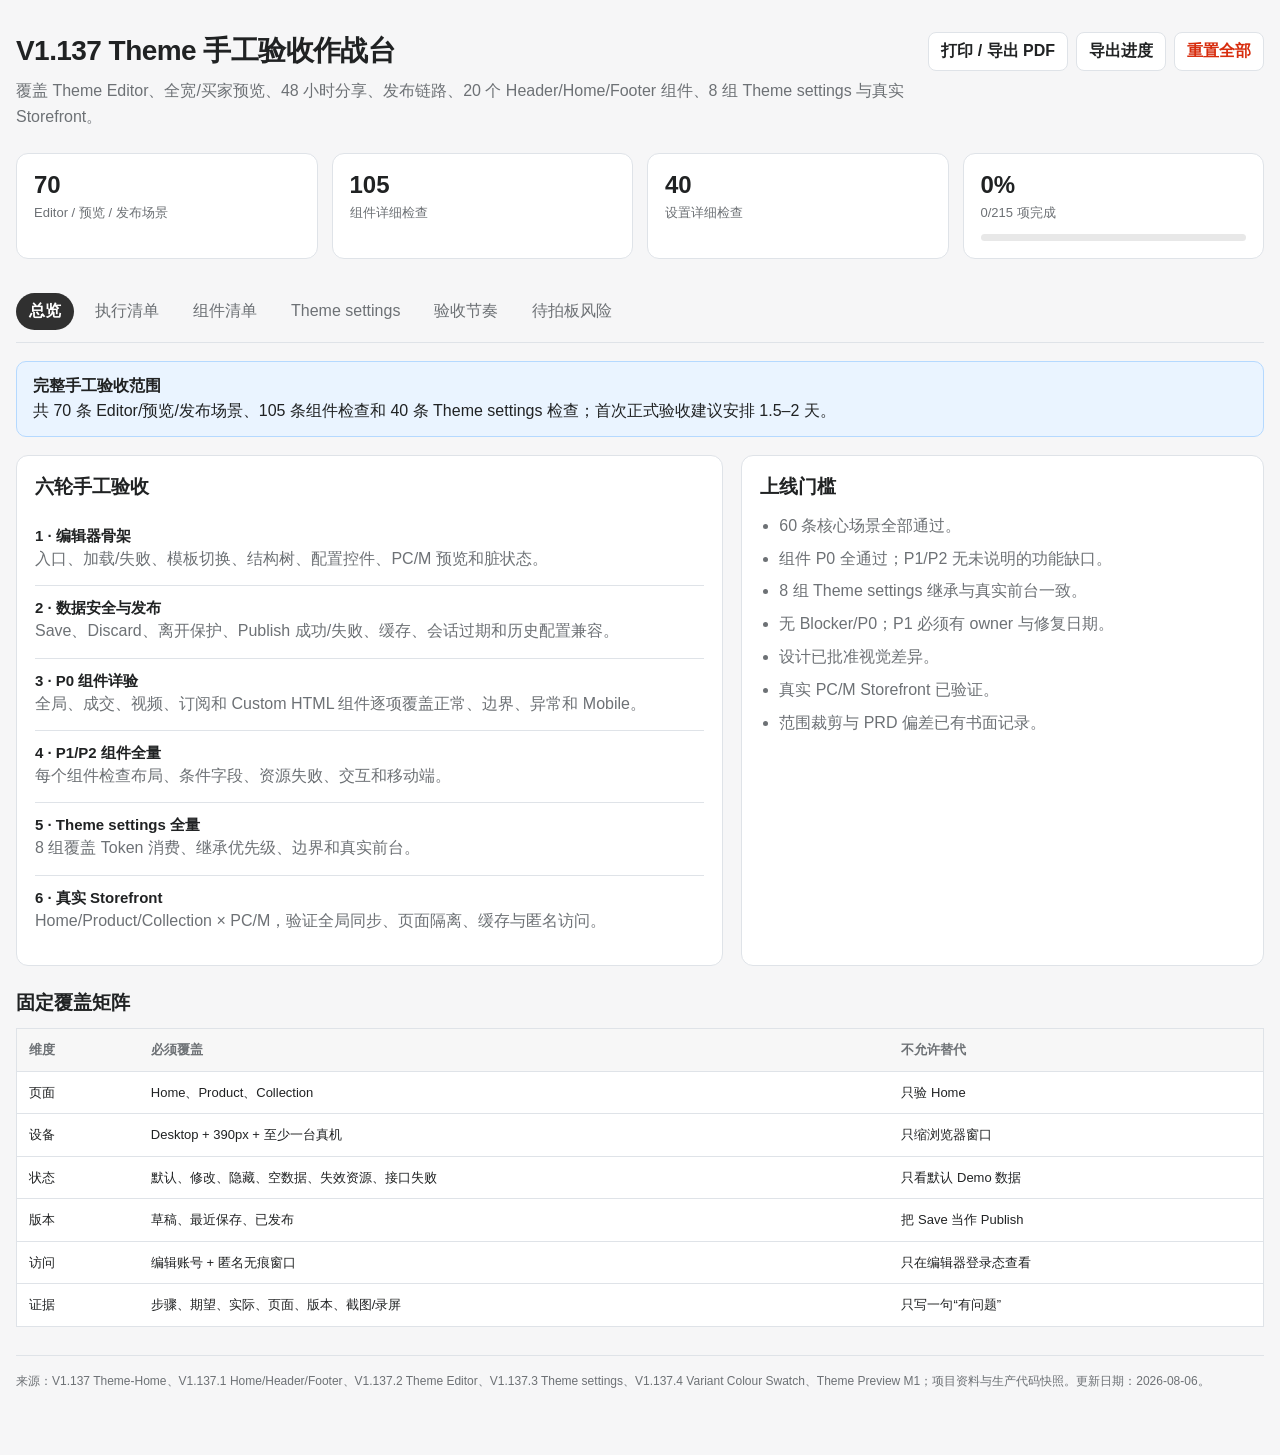
==== commit aadde585: "feat: publish post-purchase order experiences Co-authored-by: Cursor <cursoragent@cursor.com>" ====
--- a/theme-acceptance-runbook.html
+++ b/theme-acceptance-runbook.html
@@ -123,7 +123,7 @@
     <header class="top">
       <div class="top-copy">
         <h1>V1.137 Theme 手工验收作战台</h1>
-        <p class="muted">覆盖 Theme Editor、发布链路、20 个 Header/Home/Footer 组件、8 组 Theme settings 与真实 Storefront。</p>
+        <p class="muted">覆盖 Theme Editor、全宽/买家预览、48 小时分享、发布链路、20 个 Header/Home/Footer 组件、8 组 Theme settings 与真实 Storefront。</p>
       </div>
       <div class="actions">
         <button class="button" id="printBtn">打印 / 导出 PDF</button>
@@ -133,7 +133,7 @@
     </header>
 
     <section class="stats">
-      <div class="stat"><strong id="coreTotal">60</strong><span>Editor / 发布场景</span></div>
+      <div class="stat"><strong id="coreTotal">70</strong><span>Editor / 预览 / 发布场景</span></div>
       <div class="stat"><strong id="componentTotal">105</strong><span>组件详细检查</span></div>
       <div class="stat"><strong id="settingTotal">40</strong><span>设置详细检查</span></div>
       <div class="stat"><strong id="allProgress">0%</strong><span id="allProgressCopy">总体完成进度</span><div class="progress"><i id="progressBar"></i></div></div>
@@ -151,7 +151,7 @@
     <section class="panel active" id="overview">
       <div class="callout">
         <strong>完整手工验收范围</strong>
-        共 60 条 Editor/发布场景、105 条组件检查和 40 条 Theme settings 检查；首次正式验收建议安排 1.5–2 天。
+        共 70 条 Editor/预览/发布场景、105 条组件检查和 40 条 Theme settings 检查；首次正式验收建议安排 1.5–2 天。
       </div>
       <div class="grid-2">
         <div class="card">
@@ -326,7 +326,7 @@
       </div>
     </section>
 
-    <p class="footer-note">来源：V1.137 Theme-Home、V1.137.1 Home/Header/Footer、V1.137.2 Theme Editor、V1.137.3 Theme settings、V1.137.4 Variant Colour Swatch；项目资料与生产代码快照。更新日期：2026-07-21。</p>
+    <p class="footer-note">来源：V1.137 Theme-Home、V1.137.1 Home/Header/Footer、V1.137.2 Theme Editor、V1.137.3 Theme settings、V1.137.4 Variant Colour Swatch、Theme Preview M1；项目资料与生产代码快照。更新日期：2026-08-06。</p>
   </main>
 
   <script>
@@ -371,6 +371,16 @@
       ["preview-hidden","隐藏内容预览","编辑器可识别隐藏项；线上预览与真实前台均不展示。"],
       ["preview-media-fail","媒体加载失败","图片显示占位；视频回退封面；页面结构不坍塌。"],
       ["preview-fail","预览加载失败","显示 Retry；重试后恢复且当前编辑数据不丢。"],
+      ["preview-full-width","编辑器全宽预览","再次点击当前 Sections/Settings 图标后左右面板收起；Esc 或工具栏退出后选中项与滚动位置保持。"],
+      ["preview-working-state","全宽预览读取工作态","未保存修改立即出现在全宽画布，顶部明确显示 Unsaved preview，不误标为 Saved/Published。"],
+      ["preview-save-gate","买家预览保存门禁","有未保存修改时弹 Save and preview；Cancel 不保存也不开新页，校验失败不生成快照。"],
+      ["preview-saved-draft","新标签页最近保存草稿","买家视角只展示最近保存草稿；页面无顶部预览控制区或黄色提示条，店铺/Checkout 视觉与真实买家页面一致。"],
+      ["preview-context","预览页面与响应式上下文","初始页面、模板、预览商品/集合与快照一致；新标签页按实际浏览器宽度响应，不提供 Page 或设备切换控件。"],
+      ["preview-share","预览链接分享","Online Store 与 Checkout 各页面的底栏链接图标均复制 48 小时同浏览器访客链接；访客页不显示商户控制栏。"],
+      ["preview-bottom-bar","Shopify 式底部预览栏","左侧显示主题名与 Draft/Published，中间无市场/语言功能；右侧为复制链接、Hide bar/Exit preview 菜单和 Edit theme，隐藏后可恢复。"],
+      ["preview-expired","过期与缺失链接","快照过期、访客 Token 过期、跨浏览器缺失分别显示明确失效页；重复访问过期/撤销链接仍保留准确终态，禁止静默回退线上主题。"],
+      ["preview-checkout-boundary","Checkout 预览安全边界","编辑器全宽预览与新标签页均不显示黄色提示；公开访客链接只使用 Mock 数据和模拟交易，不创建真实订单、扣款、库存或通知。"],
+      ["preview-source-label","预览版本标识","编辑器工作态显示 Unsaved/Saved draft/Published preview；新标签页底栏显示 Draft/Published，Save/Publish 后立即刷新。"],
       ["save-state","Save 按钮状态","无修改禁用；有修改可用；保存中 Loading 并防重复点击。"],
       ["save-success","Save 成功与刷新","状态变 Saved；刷新、退出重进后草稿保持一致。"],
       ["save-fail","Save 失败","当前修改不丢、错误明确、按钮恢复并可重试。"],
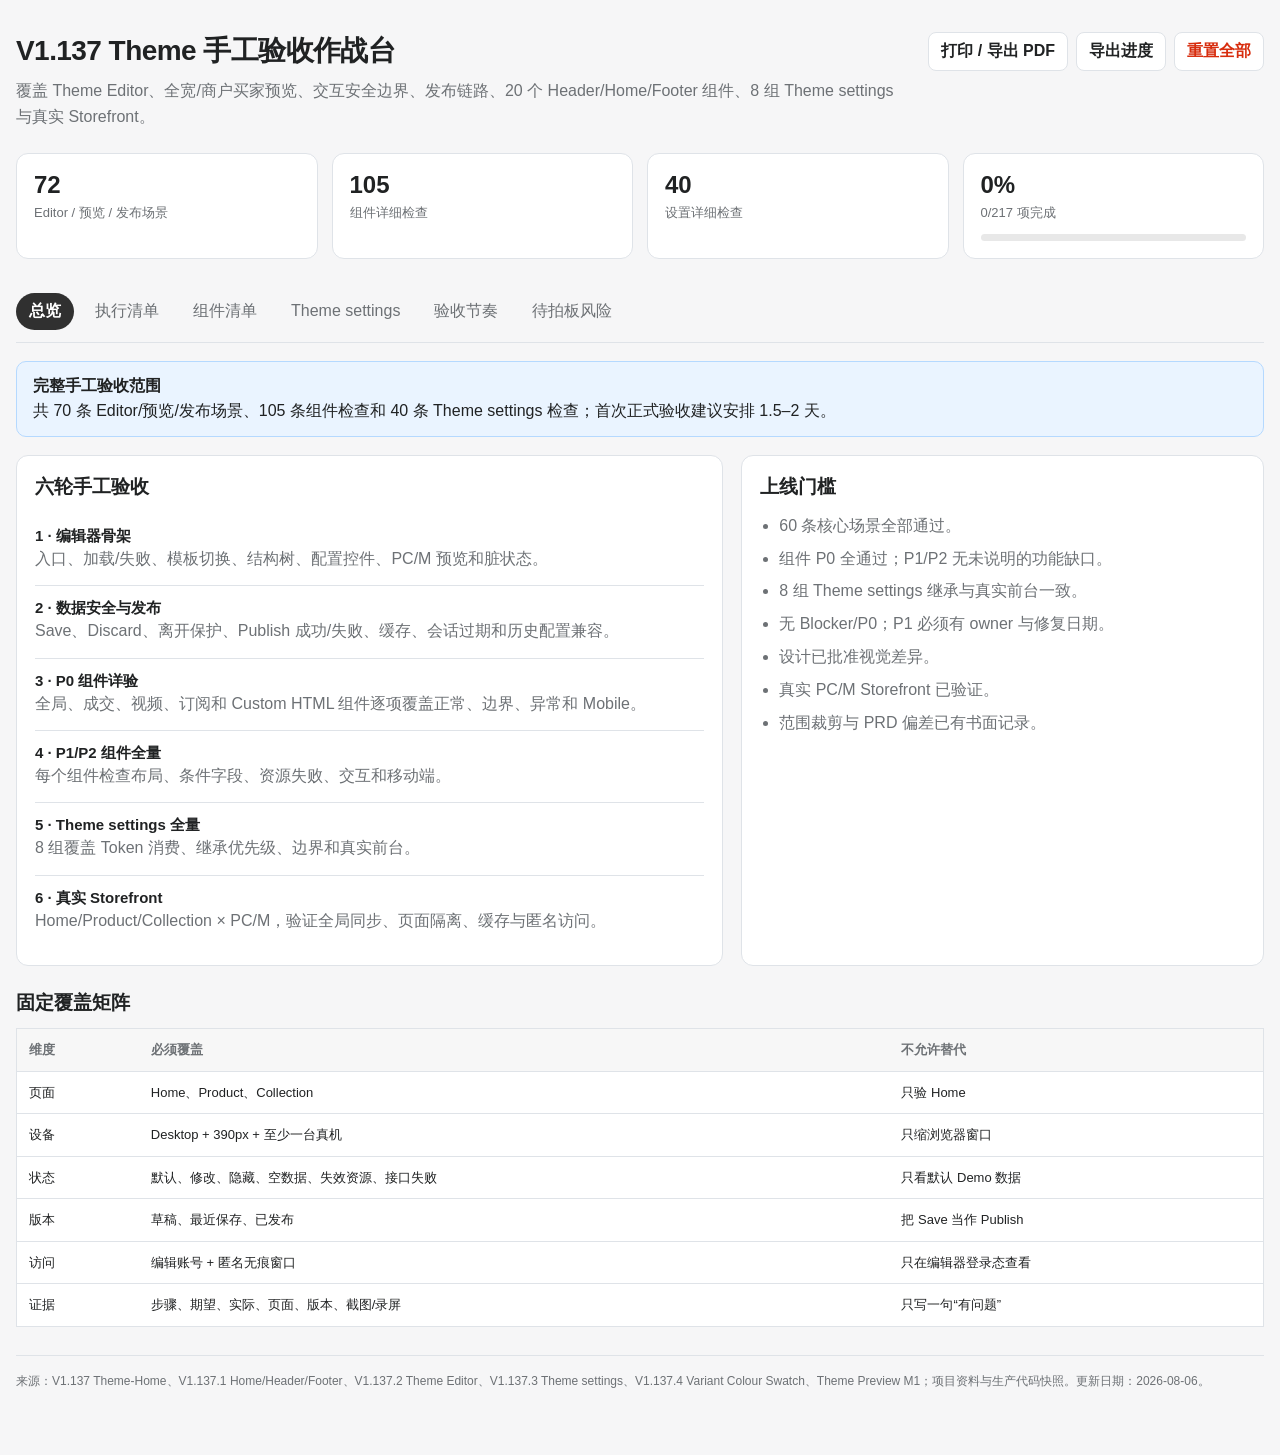
==== commit 018ca50a: "feat(theme): publish saved-only merchant preview Keep buyer previews tied to the latest saved draft " ====
--- a/theme-acceptance-runbook.html
+++ b/theme-acceptance-runbook.html
@@ -123,7 +123,7 @@
     <header class="top">
       <div class="top-copy">
         <h1>V1.137 Theme 手工验收作战台</h1>
-        <p class="muted">覆盖 Theme Editor、全宽/买家预览、48 小时分享、发布链路、20 个 Header/Home/Footer 组件、8 组 Theme settings 与真实 Storefront。</p>
+        <p class="muted">覆盖 Theme Editor、全宽/商户买家预览、交互安全边界、发布链路、20 个 Header/Home/Footer 组件、8 组 Theme settings 与真实 Storefront。</p>
       </div>
       <div class="actions">
         <button class="button" id="printBtn">打印 / 导出 PDF</button>
@@ -372,15 +372,17 @@
       ["preview-media-fail","媒体加载失败","图片显示占位；视频回退封面；页面结构不坍塌。"],
       ["preview-fail","预览加载失败","显示 Retry；重试后恢复且当前编辑数据不丢。"],
       ["preview-full-width","编辑器全宽预览","再次点击当前 Sections/Settings 图标后左右面板收起；Esc 或工具栏退出后选中项与滚动位置保持。"],
-      ["preview-working-state","全宽预览读取工作态","未保存修改立即出现在全宽画布，顶部明确显示 Unsaved preview，不误标为 Saved/Published。"],
-      ["preview-save-gate","买家预览保存门禁","有未保存修改时弹 Save and preview；Cancel 不保存也不开新页，校验失败不生成快照。"],
-      ["preview-saved-draft","新标签页最近保存草稿","买家视角只展示最近保存草稿；页面无顶部预览控制区或黄色提示条，店铺/Checkout 视觉与真实买家页面一致。"],
+      ["preview-working-state","全宽预览读取工作态","未保存修改立即出现在全宽画布；存在未发布修改时顶部显示 Draft preview，不提供 Unsaved preview 状态。"],
+      ["preview-saved-tab","新标签页最近保存版本","有未保存修改时不弹保存提示；直接打开新页，但只展示最近已保存版本，未保存编辑不进入快照。"],
+      ["preview-merchant-only","仅商户预览","预览地址只使用 preview_id 且要求商户会话；无公开访客预览与 preview_token。"],
       ["preview-context","预览页面与响应式上下文","初始页面、模板、预览商品/集合与快照一致；新标签页按实际浏览器宽度响应，不提供 Page 或设备切换控件。"],
-      ["preview-share","预览链接分享","Online Store 与 Checkout 各页面的底栏链接图标均复制 48 小时同浏览器访客链接；访客页不显示商户控制栏。"],
-      ["preview-bottom-bar","Shopify 式底部预览栏","左侧显示主题名与 Draft/Published，中间无市场/语言功能；右侧为复制链接、Hide bar/Exit preview 菜单和 Edit theme，隐藏后可恢复。"],
-      ["preview-expired","过期与缺失链接","快照过期、访客 Token 过期、跨浏览器缺失分别显示明确失效页；重复访问过期/撤销链接仍保留准确终态，禁止静默回退线上主题。"],
-      ["preview-checkout-boundary","Checkout 预览安全边界","编辑器全宽预览与新标签页均不显示黄色提示；公开访客链接只使用 Mock 数据和模拟交易，不创建真实订单、扣款、库存或通知。"],
-      ["preview-source-label","预览版本标识","编辑器工作态显示 Unsaved/Saved draft/Published preview；新标签页底栏显示 Draft/Published，Save/Publish 后立即刷新。"],
+      ["preview-no-share","分享能力已删除","底栏、More 和页面内均无复制、分享、撤销或链接管理入口；原型不创建 Share Token 或 Share 数据。"],
+      ["preview-bottom-bar","商户预览底部栏","左侧显示主题名与 Draft/Published；右侧仅有 Preview limits、Hide bar/Exit preview 菜单和 Edit theme，隐藏后可恢复。"],
+      ["preview-limits","交互边界说明","Preview limits 按当前 Online Store、Checkout、Upsell、Downsell、Thank you 页面展示可测试与永不执行的操作。"],
+      ["preview-online-boundary","Online Store 预览边界","浏览、筛选、Variant 和本地购物车可用；账号、表单、真实 Checkout、外部 App 与第三方写入被阻止并提示。"],
+      ["preview-checkout-boundary","Checkout 全链路安全边界","字段、Mock 优惠、配送与支付选择、页面跳转可测试；不创建真实订单、扣款、库存、客户、履约、通知或第三方事件。"],
+      ["preview-expired","过期与缺失预览","商户快照 30 天过期；过期或缺失均显示明确失效页，禁止静默回退线上主题。"],
+      ["preview-source-label","预览版本标识","全宽预览与新标签页都只显示 Draft/Published；不存在 Unsaved 预览状态，Save/Publish 后新建预览读取对应版本。"],
       ["save-state","Save 按钮状态","无修改禁用；有修改可用；保存中 Loading 并防重复点击。"],
       ["save-success","Save 成功与刷新","状态变 Saved；刷新、退出重进后草稿保持一致。"],
       ["save-fail","Save 失败","当前修改不丢、错误明确、按钮恢复并可重试。"],
